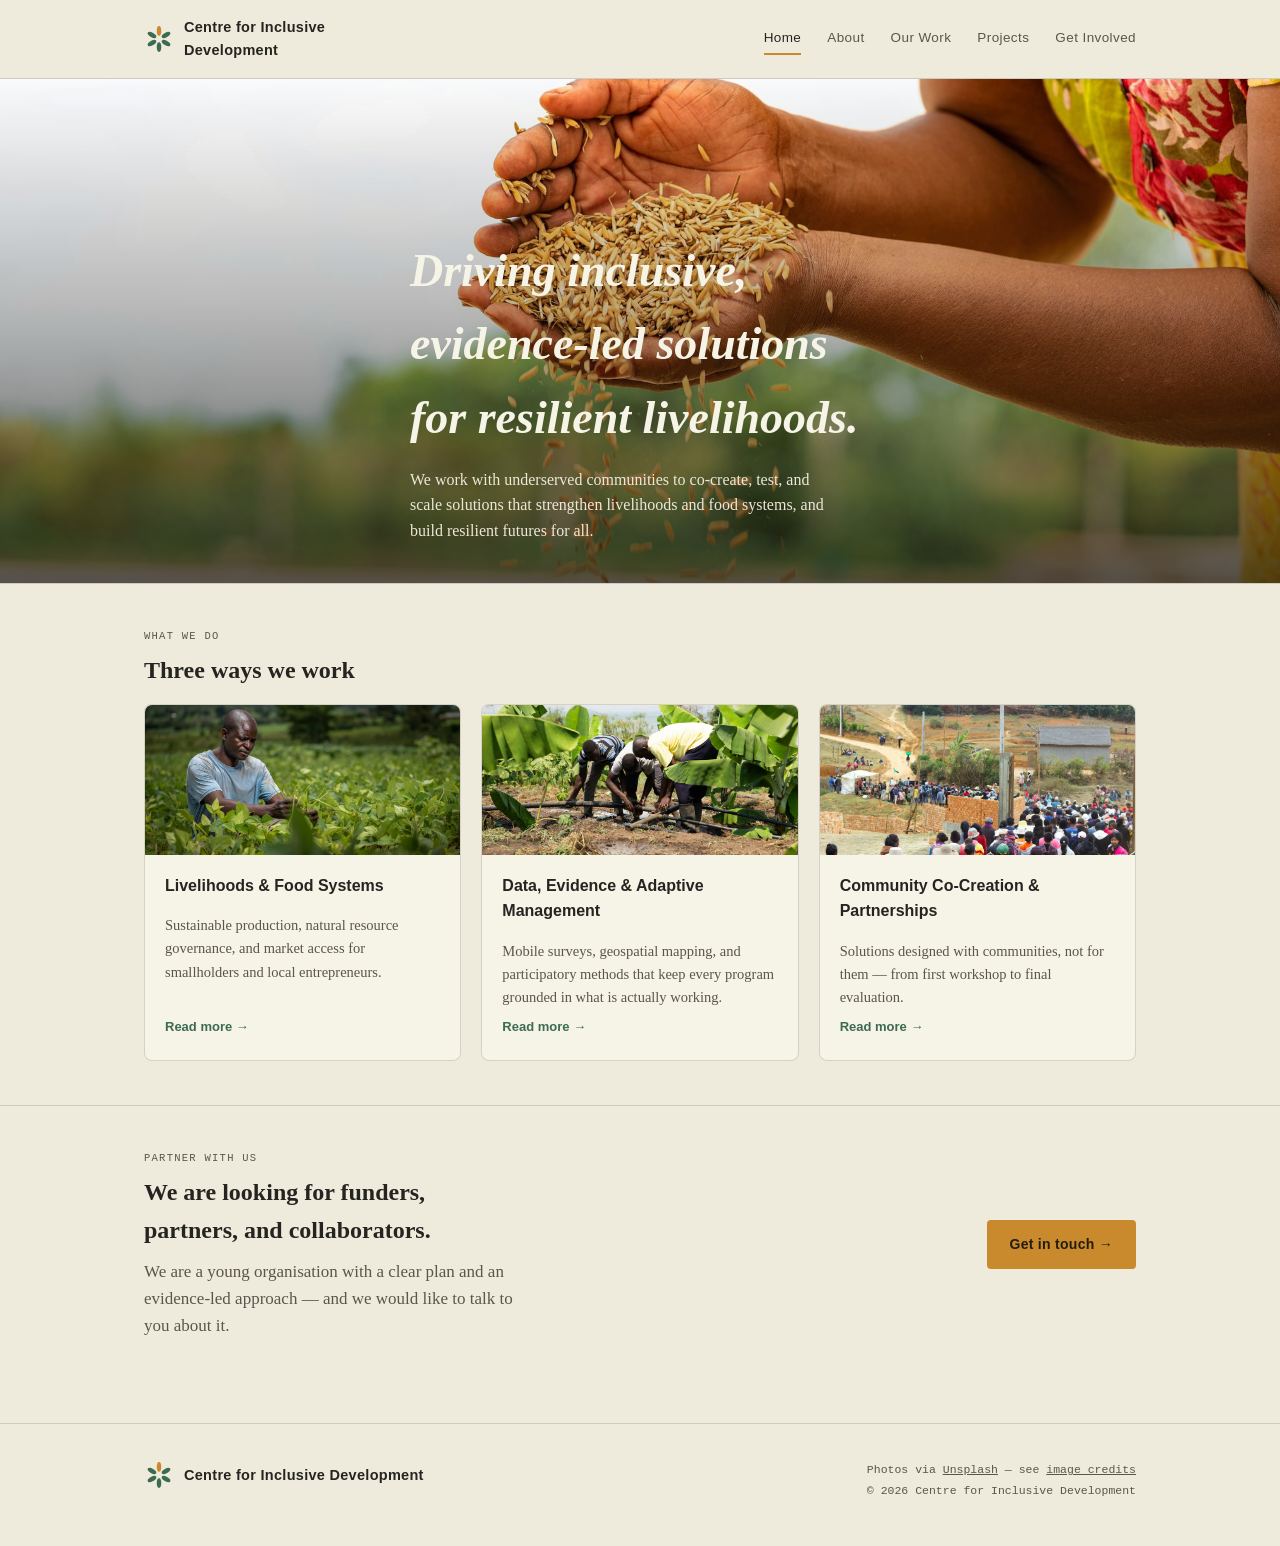
==== index.html @ 8c1d323c "Initial site: home, about, programs, projects, contact Static site for Centre for Inclusive Developm" ====
<!doctype html>
<html lang="en">
<head>
<meta charset="utf-8">
<meta name="viewport" content="width=device-width, initial-scale=1">
<title>Centre for Inclusive Development</title>
<meta name="description" content="Centre for Inclusive Development co-creates evidence-informed solutions that strengthen livelihoods and food systems in underserved communities.">
<link rel="icon" type="image/svg+xml" href="assets/logo.svg">
<link rel="stylesheet" href="css/style.css">
</head>
<body>

<header class="site">
  <div class="wrap">
    <a class="brand" href="index.html">
      <img src="assets/logo.svg" alt="">
      <span>Centre for Inclusive<br>Development</span>
    </a>
    <nav class="primary">
      <a href="index.html" aria-current="page">Home</a>
      <a href="about.html">About</a>
      <a href="programs.html">Our Work</a>
      <a href="projects.html">Projects</a>
      <a href="contact.html">Get Involved</a>
    </nav>
  </div>
</header>

<div class="hero">
  <img src="images/hero-grain-in-hands-mkumbwa.jpg" alt="Hands holding freshly harvested grain">
  <div class="hero-copy">
    <div class="wrap">
      <h1>Driving inclusive, evidence-led solutions for resilient livelihoods.</h1>
      <p>We work with underserved communities to co-create, test, and scale solutions that strengthen livelihoods and food systems, and build resilient futures for all.</p>
    </div>
  </div>
</div>

<section class="bordered">
  <div class="wrap">
    <div class="section-label">What we do</div>
    <h2>Three ways we work</h2>
    <div class="card-grid">
      <div class="card">
        <img src="images/livelihoods-farmer-field-nyoni.jpg" alt="A farmer tending crops in a green field">
        <div class="body">
          <h3>Livelihoods &amp; Food Systems</h3>
          <p>Sustainable production, natural resource governance, and market access for smallholders and local entrepreneurs.</p>
          <a class="more" href="programs.html">Read more &rarr;</a>
        </div>
      </div>
      <div class="card">
        <img src="images/natural-resource-irrigation-kawed.jpg" alt="Men repairing an irrigation pipe together">
        <div class="body">
          <h3>Data, Evidence &amp; Adaptive Management</h3>
          <p>Mobile surveys, geospatial mapping, and participatory methods that keep every program grounded in what is actually working.</p>
          <a class="more" href="programs.html">Read more &rarr;</a>
        </div>
      </div>
      <div class="card">
        <img src="images/community-gathering-village-andriamialijaona.jpg" alt="A crowd gathered in a rural village">
        <div class="body">
          <h3>Community Co-Creation &amp; Partnerships</h3>
          <p>Solutions designed with communities, not for them &mdash; from first workshop to final evaluation.</p>
          <a class="more" href="programs.html">Read more &rarr;</a>
        </div>
      </div>
    </div>
  </div>
</section>

<section class="bordered">
  <div class="wrap" style="display:flex; flex-wrap:wrap; gap:32px; align-items:center; justify-content:space-between;">
    <div style="max-width:44ch;">
      <div class="section-label">Partner with us</div>
      <h2 style="margin-bottom:8px;">We are looking for funders, partners, and collaborators.</h2>
      <p style="margin:0; color:var(--ink-soft);">We are a young organisation with a clear plan and an evidence-led approach &mdash; and we would like to talk to you about it.</p>
    </div>
    <a class="btn gold" href="contact.html">Get in touch &rarr;</a>
  </div>
</section>

<footer class="site">
  <div class="wrap">
    <a class="brand" href="index.html">
      <img src="assets/logo.svg" alt="">
      <span>Centre for Inclusive Development</span>
    </a>
    <div class="meta">
      <div>Photos via <a href="https://unsplash.com" target="_blank" rel="noopener">Unsplash</a> &mdash; see <a href="images/CREDITS.txt">image credits</a></div>
      <div>&copy; <span id="year"></span> Centre for Inclusive Development</div>
    </div>
  </div>
</footer>

<script>document.getElementById("year").textContent = new Date().getFullYear();</script>
</body>
</html>
---- css/style.css ----
:root{
  --ink:#262421;
  --ink-soft:#5B564C;
  --paper:#EEEBDD;
  --paper-dim:#E4DFCB;
  --card:#F6F3E7;
  --line:rgba(38,36,33,0.16);
  --green:#3D6B52;
  --green-soft:#DCE6DD;
  --gold:#C98A2E;
  --gold-soft:#F1DFC0;

  --serif:"Iowan Old Style","Palatino Linotype","Book Antiqua",Georgia,"Noto Serif",serif;
  --sans:"Segoe UI","Helvetica Neue",Arial,sans-serif;
  --mono:Consolas,"SF Mono","Cascadia Mono","Roboto Mono",monospace;
}

@media (prefers-color-scheme: dark){
  :root{
    --ink:#ECE6D6;
    --ink-soft:#B7AF9C;
    --paper:#1B1916;
    --paper-dim:#211E18;
    --card:#242019;
    --line:rgba(236,230,214,0.16);
    --green:#72AA8B;
    --green-soft:#243329;
    --gold:#E3AC53;
    --gold-soft:#392C19;
  }
}

*{ box-sizing:border-box; }
html{ scroll-behavior:smooth; }
body{
  margin:0; background:var(--paper); color:var(--ink);
  font-family:var(--serif); line-height:1.6; font-size:17px;
}
img{ max-width:100%; display:block; }
a{ color:var(--green); }
a:focus-visible, button:focus-visible{ outline:2px solid var(--gold); outline-offset:2px; }

.wrap{ max-width:1040px; margin:0 auto; padding:0 24px; }

/* header / nav */
header.site{
  border-bottom:1px solid var(--line);
  background:var(--paper);
  position:sticky; top:0; z-index:10;
}
header.site .wrap{
  display:flex; align-items:center; justify-content:space-between;
  padding-top:16px; padding-bottom:16px; gap:20px;
}
.brand{ display:flex; align-items:center; gap:10px; text-decoration:none; color:var(--ink); }
.brand img{ width:30px; height:30px; }
.brand span{ font-family:var(--sans); font-weight:600; font-size:14.5px; letter-spacing:.02em; }
nav.primary{ display:flex; gap:26px; flex-wrap:wrap; }
nav.primary a{
  font-family:var(--sans); font-size:13.5px; letter-spacing:.03em; text-decoration:none;
  color:var(--ink-soft); padding:4px 0; border-bottom:2px solid transparent;
}
nav.primary a:hover, nav.primary a[aria-current="page"]{ color:var(--ink); border-bottom-color:var(--gold); }

/* hero */
.hero{ position:relative; }
.hero img{ width:100%; height:56vh; min-height:340px; max-height:520px; object-fit:cover; }
.hero .hero-copy{
  position:absolute; inset:0; display:flex; flex-direction:column; justify-content:flex-end;
  background:linear-gradient(0deg, rgba(20,18,14,.72) 0%, rgba(20,18,14,.28) 55%, rgba(20,18,14,0) 100%);
  padding:48px 24px 40px;
}
.hero .hero-copy .wrap{ padding:0; }
.hero h1{
  font-family:var(--serif); font-style:italic; font-weight:600; color:#F6F3E7;
  font-size:clamp(28px,4.4vw,46px); margin:0 0 12px; text-wrap:balance; max-width:20ch;
}
.hero p{ color:#EDE7D8; font-size:16px; max-width:52ch; margin:0; }

/* generic page header (non-hero pages) */
.page-head{ padding:56px 0 8px; }
.eyebrow{
  font-family:var(--mono); font-size:11px; letter-spacing:.14em; text-transform:uppercase; color:var(--green);
}
h1{ font-family:var(--serif); font-style:italic; font-weight:600; font-size:clamp(28px,4.4vw,40px); margin:10px 0 16px; text-wrap:balance; }
h2{ font-family:var(--serif); font-size:24px; margin:0 0 14px; }
h3{ font-family:var(--sans); font-weight:600; font-size:16px; margin:0 0 8px; }
p{ margin:0 0 16px; }
.lede{ font-size:18px; color:var(--ink-soft); max-width:60ch; }

section{ padding:44px 0; }
section.bordered{ border-top:1px solid var(--line); }
.section-label{ font-family:var(--mono); font-size:10.5px; letter-spacing:.12em; text-transform:uppercase; color:var(--ink-soft); margin-bottom:6px; }

/* buttons */
.btn{
  display:inline-flex; align-items:center; gap:8px; font-family:var(--sans); font-weight:600; font-size:14px;
  letter-spacing:.02em; text-decoration:none; padding:12px 22px; border-radius:4px; border:1px solid transparent;
}
.btn.gold{ background:var(--gold); color:#241C0E; }
.btn.gold:hover{ background:#B87C22; }
.btn.outline{ border-color:var(--ink); color:var(--ink); }
.btn.outline:hover{ background:var(--card); }

/* cards */
.card-grid{ display:grid; grid-template-columns:repeat(3,1fr); gap:20px; }
.card{ background:var(--card); border:1px solid var(--line); border-radius:8px; overflow:hidden; display:flex; flex-direction:column; }
.card img{ width:100%; height:150px; object-fit:cover; }
.card .body{ padding:18px 20px 22px; display:flex; flex-direction:column; gap:8px; flex:1; }
.card .body p{ margin:0; font-size:14.5px; color:var(--ink-soft); flex:1; }
.card .body a.more{ font-family:var(--sans); font-size:13px; font-weight:600; text-decoration:none; }

/* values list */
.values{ display:grid; grid-template-columns:1fr 1fr; gap:16px 32px; }
.value dt{ font-family:var(--sans); font-weight:600; font-size:14.5px; margin-bottom:4px; }
.value dd{ margin:0; font-size:14.5px; color:var(--ink-soft); }

/* program block */
.program{ display:grid; grid-template-columns:1fr 1.15fr; gap:36px; align-items:center; padding:44px 0; border-top:1px solid var(--line); }
.program img{ border-radius:8px; width:100%; height:280px; object-fit:cover; }
.program ul{ margin:14px 0 0; padding-left:20px; }
.program li{ font-size:15px; color:var(--ink-soft); margin-bottom:8px; }
.program .num{ font-family:var(--mono); font-size:11px; letter-spacing:.1em; color:var(--gold); text-transform:uppercase; margin-bottom:8px; }
.program.reverse{ grid-template-columns:1.15fr 1fr; }
.program.reverse .media{ order:2; }

/* projects */
.empty-state{
  border:1px dashed var(--line); border-radius:8px; padding:44px 28px; text-align:center;
  background:var(--card);
}
.empty-state p{ color:var(--ink-soft); max-width:46ch; margin:8px auto 0; }

/* footer */
footer.site{ border-top:1px solid var(--line); margin-top:40px; }
footer.site .wrap{ padding:36px 24px 44px; display:flex; flex-wrap:wrap; gap:24px; justify-content:space-between; align-items:flex-start; }
footer.site .brand span{ display:block; }
footer.site .meta{ font-family:var(--mono); font-size:11.5px; color:var(--ink-soft); line-height:1.8; }
footer.site .meta a{ color:var(--ink-soft); }

@media (max-width:820px){
  .card-grid{ grid-template-columns:1fr; }
  .program, .program.reverse{ grid-template-columns:1fr; }
  .program .media{ order:0 !important; }
  .values{ grid-template-columns:1fr; }
}
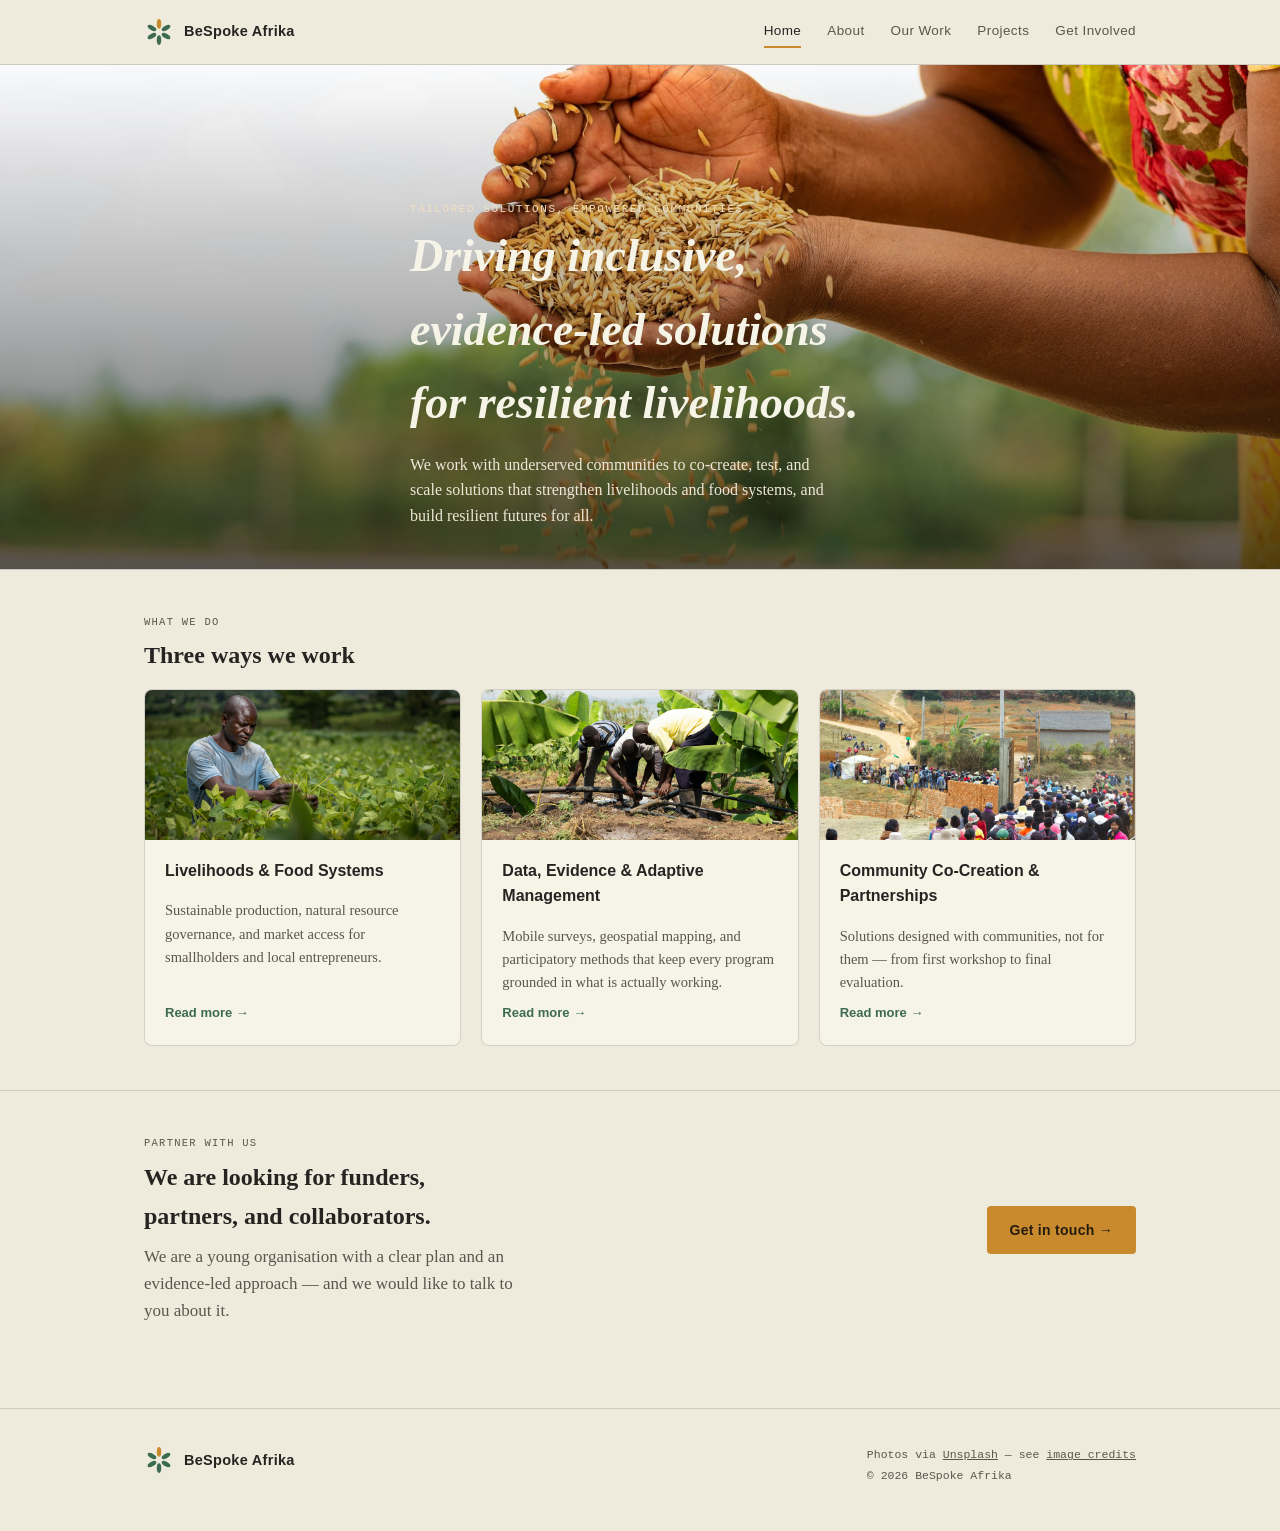
==== commit 4a905b84: "Rebrand site to BeSpoke Afrika Renamed from Centre for Inclusive Development due to a name conflict " ====
--- a/index.html
+++ b/index.html
@@ -3,8 +3,8 @@
 <head>
 <meta charset="utf-8">
 <meta name="viewport" content="width=device-width, initial-scale=1">
-<title>Centre for Inclusive Development</title>
-<meta name="description" content="Centre for Inclusive Development co-creates evidence-informed solutions that strengthen livelihoods and food systems in underserved communities.">
+<title>BeSpoke Afrika — Tailored Solutions, Empowered Communities</title>
+<meta name="description" content="BeSpoke Afrika co-creates evidence-informed solutions that strengthen livelihoods and food systems in underserved communities.">
 <link rel="icon" type="image/svg+xml" href="assets/logo.svg">
 <link rel="stylesheet" href="css/style.css">
 </head>
@@ -14,7 +14,7 @@
   <div class="wrap">
     <a class="brand" href="index.html">
       <img src="assets/logo.svg" alt="">
-      <span>Centre for Inclusive<br>Development</span>
+      <span>BeSpoke Afrika</span>
     </a>
     <nav class="primary">
       <a href="index.html" aria-current="page">Home</a>
@@ -30,6 +30,7 @@
   <img src="images/hero-grain-in-hands-mkumbwa.jpg" alt="Hands holding freshly harvested grain">
   <div class="hero-copy">
     <div class="wrap">
+      <div class="eyebrow" style="color:#F1DFC0;">Tailored Solutions, Empowered Communities</div>
       <h1>Driving inclusive, evidence-led solutions for resilient livelihoods.</h1>
       <p>We work with underserved communities to co-create, test, and scale solutions that strengthen livelihoods and food systems, and build resilient futures for all.</p>
     </div>
@@ -84,11 +85,11 @@
   <div class="wrap">
     <a class="brand" href="index.html">
       <img src="assets/logo.svg" alt="">
-      <span>Centre for Inclusive Development</span>
+      <span>BeSpoke Afrika</span>
     </a>
     <div class="meta">
       <div>Photos via <a href="https://unsplash.com" target="_blank" rel="noopener">Unsplash</a> &mdash; see <a href="images/CREDITS.txt">image credits</a></div>
-      <div>&copy; <span id="year"></span> Centre for Inclusive Development</div>
+      <div>&copy; <span id="year"></span> BeSpoke Afrika</div>
     </div>
   </div>
 </footer>
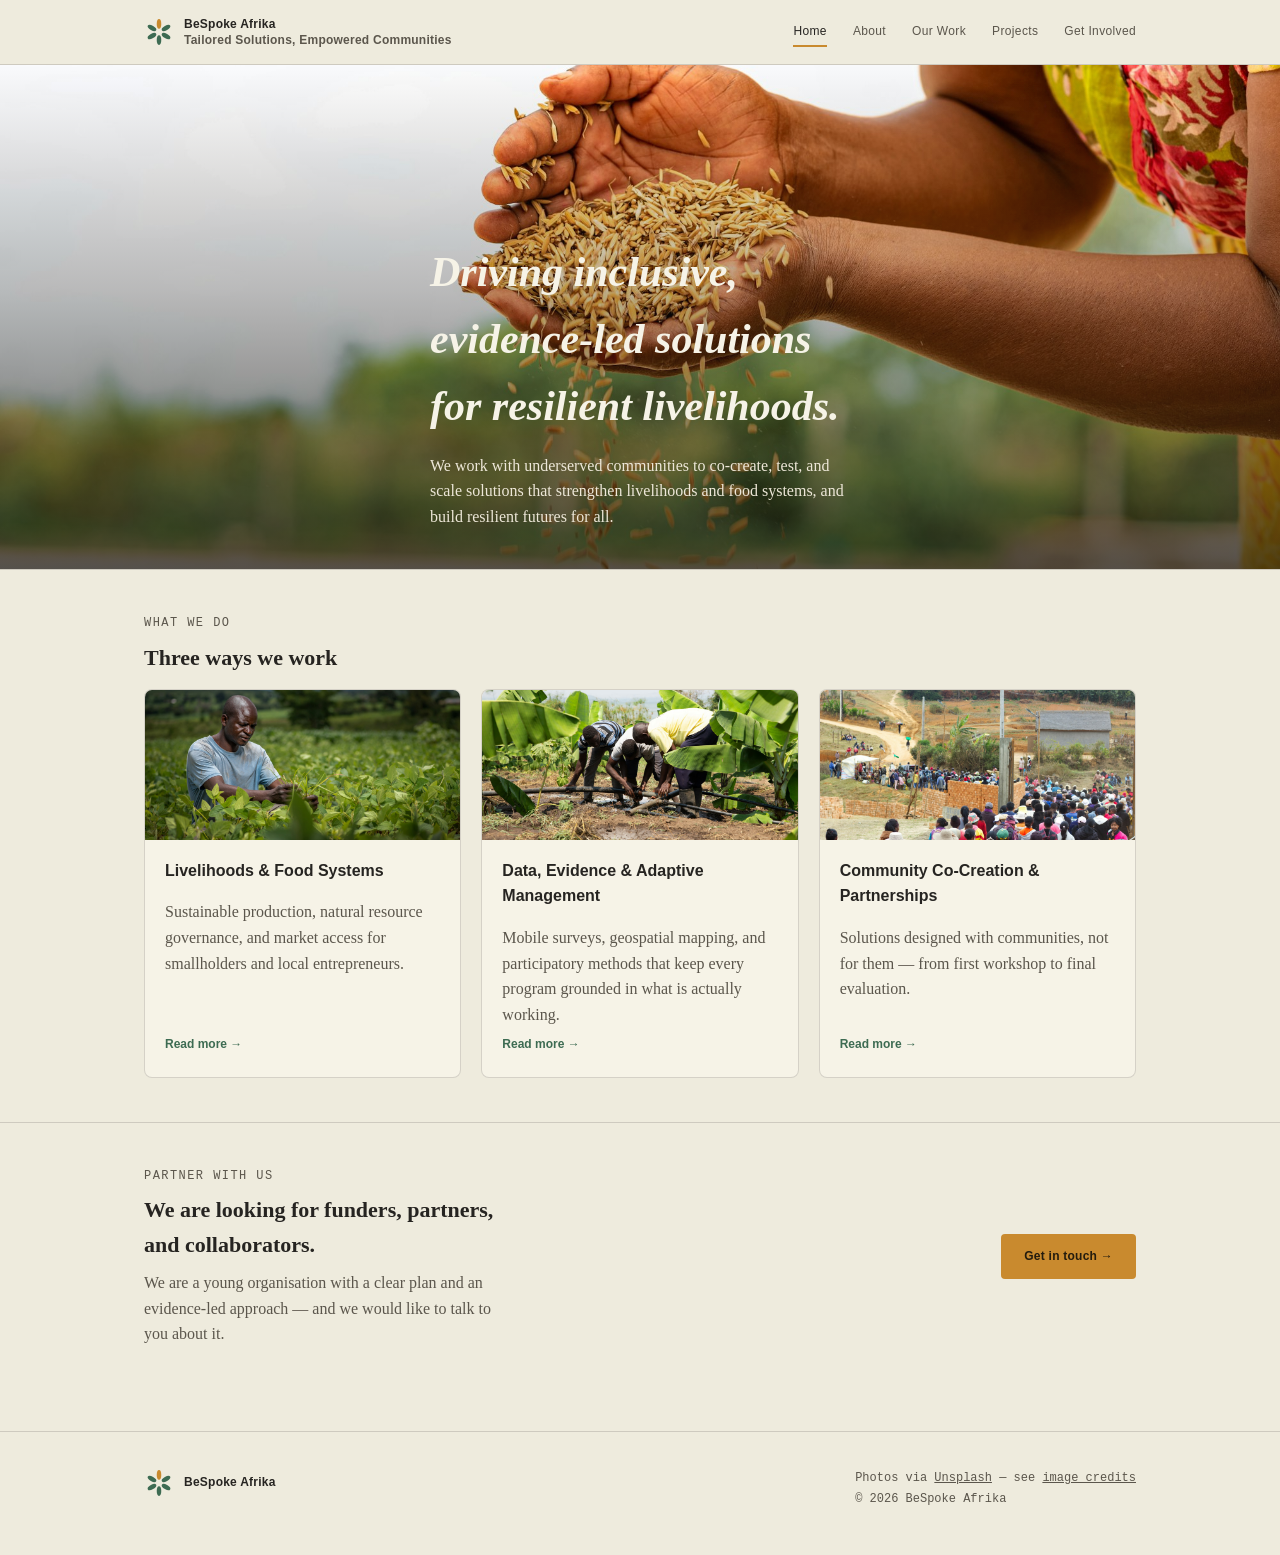
==== commit eceab562: "Fix Vision/Mission size, move tagline into the header lockup Mission/Vision statements were sitting " ====
--- a/index.html
+++ b/index.html
@@ -14,7 +14,10 @@
   <div class="wrap">
     <a class="brand" href="index.html">
       <img src="assets/logo.svg" alt="">
-      <span>BeSpoke Afrika</span>
+      <div class="brand-text">
+        <span class="brand-name">BeSpoke Afrika</span>
+        <span class="brand-tag">Tailored Solutions, Empowered Communities</span>
+      </div>
     </a>
     <nav class="primary">
       <a href="index.html" aria-current="page">Home</a>
@@ -30,7 +33,6 @@
   <img src="images/hero-grain-in-hands-mkumbwa.jpg" alt="Hands holding freshly harvested grain">
   <div class="hero-copy">
     <div class="wrap">
-      <div class="eyebrow" style="color:#F1DFC0;">Tailored Solutions, Empowered Communities</div>
       <h1>Driving inclusive, evidence-led solutions for resilient livelihoods.</h1>
       <p>We work with underserved communities to co-create, test, and scale solutions that strengthen livelihoods and food systems, and build resilient futures for all.</p>
     </div>
--- a/css/style.css
+++ b/css/style.css
@@ -13,6 +13,15 @@
   --serif:"Iowan Old Style","Palatino Linotype","Book Antiqua",Georgia,"Noto Serif",serif;
   --sans:"Segoe UI","Helvetica Neue",Arial,sans-serif;
   --mono:Consolas,"SF Mono","Cascadia Mono","Roboto Mono",monospace;
+
+  /* Type scale — three sizes, full stop. Hierarchy comes from weight,
+     case, font-family and color, not from inventing new sizes.
+     --fs-display exists only for the single hero/page-title moment,
+     as a fluid scale-up of --fs-heading, not a fourth fixed size. */
+  --fs-label:12px;
+  --fs-body:16px;
+  --fs-heading:22px;
+  --fs-display:clamp(28px, 4.5vw, 42px);
 }
 
 @media (prefers-color-scheme: dark){
@@ -34,7 +43,7 @@
 html{ scroll-behavior:smooth; }
 body{
   margin:0; background:var(--paper); color:var(--ink);
-  font-family:var(--serif); line-height:1.6; font-size:17px;
+  font-family:var(--serif); line-height:1.6; font-size:var(--fs-body);
 }
 img{ max-width:100%; display:block; }
 a{ color:var(--green); }
@@ -54,10 +63,13 @@
 }
 .brand{ display:flex; align-items:center; gap:10px; text-decoration:none; color:var(--ink); }
 .brand img{ width:30px; height:30px; }
-.brand span{ font-family:var(--sans); font-weight:600; font-size:14.5px; letter-spacing:.02em; }
+.brand span{ font-family:var(--sans); font-weight:600; font-size:var(--fs-label); letter-spacing:.02em; }
+.brand-text{ display:flex; flex-direction:column; line-height:1.35; }
+.brand-name{ font-family:var(--sans); font-weight:600; font-size:var(--fs-label); letter-spacing:.02em; }
+.brand-tag{ font-family:var(--sans); font-weight:400; font-size:var(--fs-label); letter-spacing:.02em; color:var(--ink-soft); }
 nav.primary{ display:flex; gap:26px; flex-wrap:wrap; }
 nav.primary a{
-  font-family:var(--sans); font-size:13.5px; letter-spacing:.03em; text-decoration:none;
+  font-family:var(--sans); font-size:var(--fs-label); letter-spacing:.03em; text-decoration:none;
   color:var(--ink-soft); padding:4px 0; border-bottom:2px solid transparent;
 }
 nav.primary a:hover, nav.primary a[aria-current="page"]{ color:var(--ink); border-bottom-color:var(--gold); }
@@ -73,28 +85,29 @@
 .hero .hero-copy .wrap{ padding:0; }
 .hero h1{
   font-family:var(--serif); font-style:italic; font-weight:600; color:#F6F3E7;
-  font-size:clamp(28px,4.4vw,46px); margin:0 0 12px; text-wrap:balance; max-width:20ch;
+  font-size:var(--fs-display); margin:0 0 12px; text-wrap:balance; max-width:20ch;
 }
-.hero p{ color:#EDE7D8; font-size:16px; max-width:52ch; margin:0; }
+.hero p{ color:#EDE7D8; font-size:var(--fs-body); max-width:52ch; margin:0; }
 
 /* generic page header (non-hero pages) */
 .page-head{ padding:56px 0 8px; }
 .eyebrow{
-  font-family:var(--mono); font-size:11px; letter-spacing:.14em; text-transform:uppercase; color:var(--green);
+  font-family:var(--mono); font-size:var(--fs-label); letter-spacing:.14em; text-transform:uppercase; color:var(--green);
 }
-h1{ font-family:var(--serif); font-style:italic; font-weight:600; font-size:clamp(28px,4.4vw,40px); margin:10px 0 16px; text-wrap:balance; }
-h2{ font-family:var(--serif); font-size:24px; margin:0 0 14px; }
-h3{ font-family:var(--sans); font-weight:600; font-size:16px; margin:0 0 8px; }
+h1{ font-family:var(--serif); font-style:italic; font-weight:600; font-size:var(--fs-display); margin:10px 0 16px; text-wrap:balance; }
+h2{ font-family:var(--serif); font-size:var(--fs-heading); margin:0 0 14px; }
+h3{ font-family:var(--sans); font-weight:600; font-size:var(--fs-body); margin:0 0 8px; }
 p{ margin:0 0 16px; }
-.lede{ font-size:18px; color:var(--ink-soft); max-width:60ch; }
+.lede{ font-size:var(--fs-body); color:var(--ink-soft); max-width:60ch; }
+.statement{ font-family:var(--serif); font-style:italic; font-weight:400; font-size:var(--fs-body); margin:0; }
 
 section{ padding:44px 0; }
 section.bordered{ border-top:1px solid var(--line); }
-.section-label{ font-family:var(--mono); font-size:10.5px; letter-spacing:.12em; text-transform:uppercase; color:var(--ink-soft); margin-bottom:6px; }
+.section-label{ font-family:var(--mono); font-size:var(--fs-label); letter-spacing:.12em; text-transform:uppercase; color:var(--ink-soft); margin-bottom:6px; }
 
 /* buttons */
 .btn{
-  display:inline-flex; align-items:center; gap:8px; font-family:var(--sans); font-weight:600; font-size:14px;
+  display:inline-flex; align-items:center; gap:8px; font-family:var(--sans); font-weight:600; font-size:var(--fs-label);
   letter-spacing:.02em; text-decoration:none; padding:12px 22px; border-radius:4px; border:1px solid transparent;
 }
 .btn.gold{ background:var(--gold); color:#241C0E; }
@@ -107,20 +120,19 @@
 .card{ background:var(--card); border:1px solid var(--line); border-radius:8px; overflow:hidden; display:flex; flex-direction:column; }
 .card img{ width:100%; height:150px; object-fit:cover; }
 .card .body{ padding:18px 20px 22px; display:flex; flex-direction:column; gap:8px; flex:1; }
-.card .body p{ margin:0; font-size:14.5px; color:var(--ink-soft); flex:1; }
-.card .body a.more{ font-family:var(--sans); font-size:13px; font-weight:600; text-decoration:none; }
+.card .body p{ margin:0; font-size:var(--fs-body); color:var(--ink-soft); flex:1; }
+.card .body a.more{ font-family:var(--sans); font-size:var(--fs-label); font-weight:600; text-decoration:none; }
 
 /* values list */
 .values{ display:grid; grid-template-columns:1fr 1fr; gap:16px 32px; }
-.value dt{ font-family:var(--sans); font-weight:600; font-size:14.5px; margin-bottom:4px; }
-.value dd{ margin:0; font-size:14.5px; color:var(--ink-soft); }
+.value dt{ font-family:var(--sans); font-weight:600; font-size:var(--fs-body); margin-bottom:4px; }
+.value dd{ margin:0; font-size:var(--fs-body); color:var(--ink-soft); }
 
 /* program block */
 .program{ display:grid; grid-template-columns:1fr 1.15fr; gap:36px; align-items:center; padding:44px 0; border-top:1px solid var(--line); }
 .program img{ border-radius:8px; width:100%; height:280px; object-fit:cover; }
 .program ul{ margin:14px 0 0; padding-left:20px; }
-.program li{ font-size:15px; color:var(--ink-soft); margin-bottom:8px; }
-.program .num{ font-family:var(--mono); font-size:11px; letter-spacing:.1em; color:var(--gold); text-transform:uppercase; margin-bottom:8px; }
+.program li{ font-size:var(--fs-body); color:var(--ink-soft); margin-bottom:8px; }
 .program.reverse{ grid-template-columns:1.15fr 1fr; }
 .program.reverse .media{ order:2; }
 
@@ -135,7 +147,7 @@
 footer.site{ border-top:1px solid var(--line); margin-top:40px; }
 footer.site .wrap{ padding:36px 24px 44px; display:flex; flex-wrap:wrap; gap:24px; justify-content:space-between; align-items:flex-start; }
 footer.site .brand span{ display:block; }
-footer.site .meta{ font-family:var(--mono); font-size:11.5px; color:var(--ink-soft); line-height:1.8; }
+footer.site .meta{ font-family:var(--mono); font-size:var(--fs-label); color:var(--ink-soft); line-height:1.8; }
 footer.site .meta a{ color:var(--ink-soft); }
 
 @media (max-width:820px){
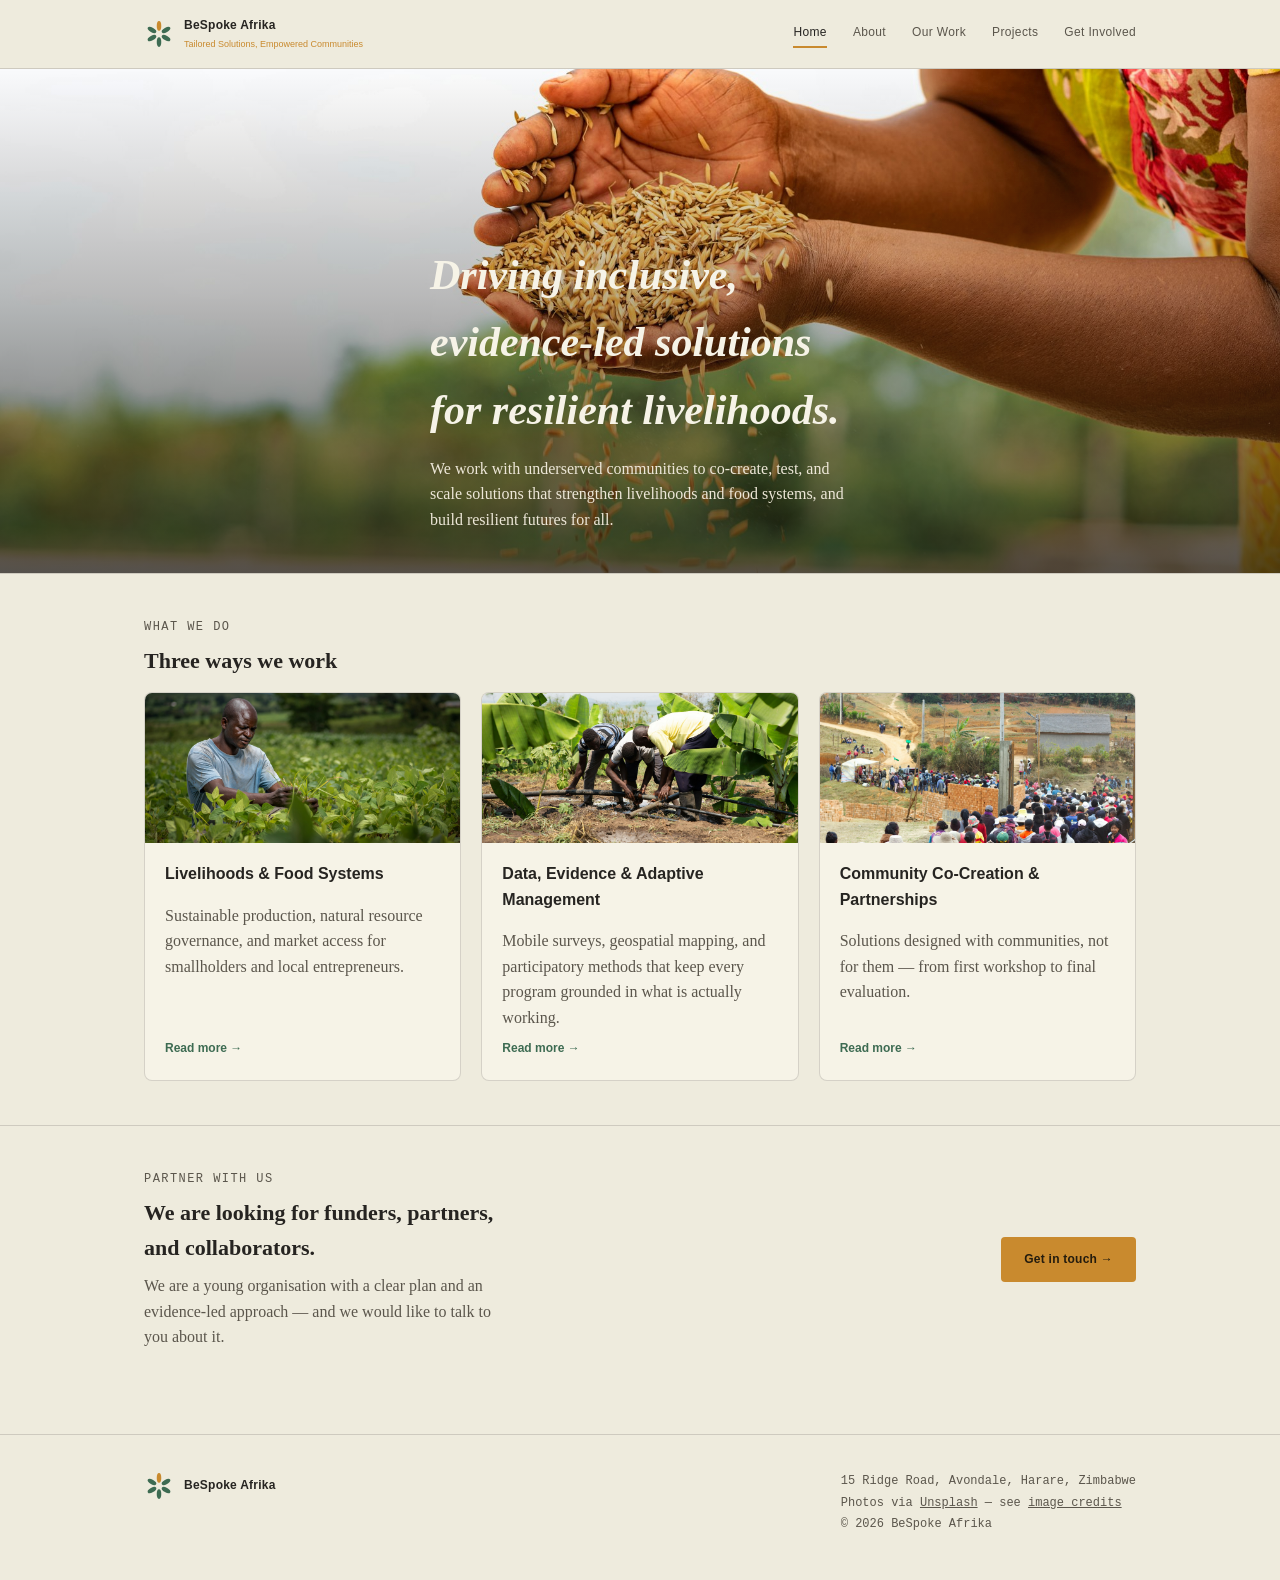
==== commit be0ef5d9: "Add shared office address (15 Ridge Road, Avondale, Harare) Same address used by Vumba Analytics, ad" ====
--- a/index.html
+++ b/index.html
@@ -90,6 +90,7 @@
       <span>BeSpoke Afrika</span>
     </a>
     <div class="meta">
+      <div>15 Ridge Road, Avondale, Harare, Zimbabwe</div>
       <div>Photos via <a href="https://unsplash.com" target="_blank" rel="noopener">Unsplash</a> &mdash; see <a href="images/CREDITS.txt">image credits</a></div>
       <div>&copy; <span id="year"></span> BeSpoke Afrika</div>
     </div>
--- a/css/style.css
+++ b/css/style.css
@@ -63,10 +63,10 @@
 }
 .brand{ display:flex; align-items:center; gap:10px; text-decoration:none; color:var(--ink); }
 .brand img{ width:30px; height:30px; }
-.brand span{ font-family:var(--sans); font-weight:600; font-size:var(--fs-label); letter-spacing:.02em; }
-.brand-text{ display:flex; flex-direction:column; line-height:1.35; }
+.brand > span{ font-family:var(--sans); font-weight:600; font-size:var(--fs-label); letter-spacing:.02em; }
+.brand-text{ display:flex; flex-direction:column; }
 .brand-name{ font-family:var(--sans); font-weight:600; font-size:var(--fs-label); letter-spacing:.02em; }
-.brand-tag{ font-family:var(--sans); font-weight:400; font-size:var(--fs-label); letter-spacing:.02em; color:var(--ink-soft); }
+.brand-tag{ font-family:var(--sans); font-weight:400; font-size:9px; letter-spacing:normal; color:var(--gold); margin-top:2px; }
 nav.primary{ display:flex; gap:26px; flex-wrap:wrap; }
 nav.primary a{
   font-family:var(--sans); font-size:var(--fs-label); letter-spacing:.03em; text-decoration:none;
